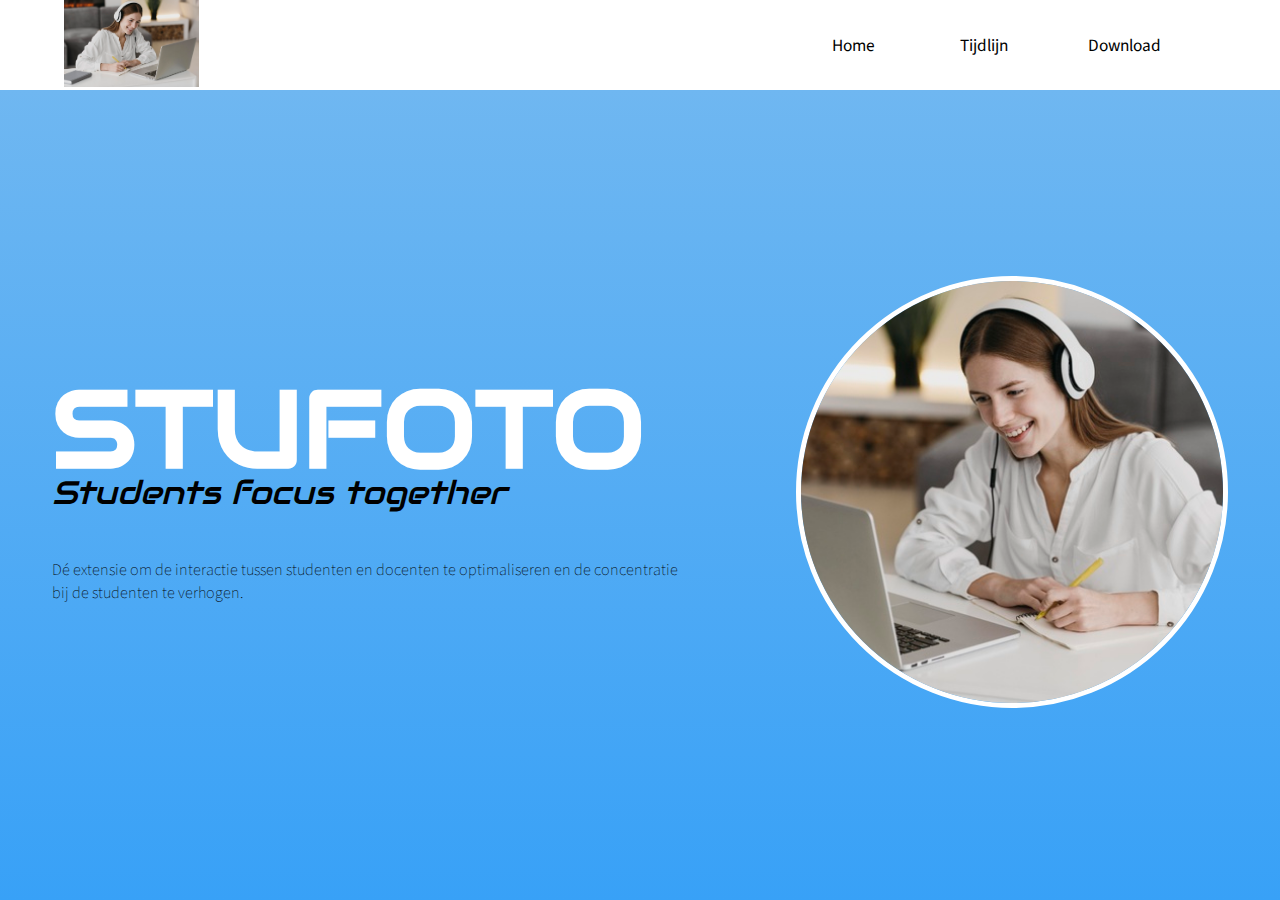
==== index.html @ 06bca30a "update" ====
<!DOCTYPE html>
<html>

<head>
	<meta charset="UTF-8">
	<title>IBD3</title>
	<link rel="stylesheet" href="css/style.css">
</head>

<body>
	<header>
		<div>
			<a href="./index.html"><img class="header-img" src="./images/online-learning.jpg" alt=""></a>
		</div>
		<div>
			<nav>
				<a href="./index.html" class="nav-item"> Home</a>
				<a href="./tijdlijn.html" class="nav-item"> Tijdlijn</a>
				<a href="./tijdlijn.html" class="nav-item"> Download</a>
			</nav>
		</div>
	</header>
	<main>
		<div class="intro">
			<div class="introcontent">
				<div class="introname">STUFOTO</div>
				<div class="introtext__explanation">Students focus together</div>

				<div class="introtext">Dé extensie om de interactie tussen studenten en docenten te optimaliseren en de
					concentratie bij de studenten te verhogen.
				</div>
			</div>
			<div class="intropicture">
				<img id="profilepicture" src="./images/online-learning.jpg" alt="">
			</div>
		</div>
	</main>
	<script src="js/index.js"></script>
</body>

</html>
---- css/style.css ----
@import url(https://fonts.googleapis.com/css?family=Source+Sans+Pro);
@import url('https://fonts.googleapis.com/css2?family=Audiowide&display=swap');
@import './post-it.css';

*, *::after, *::before {
  box-sizing: border-box;
}

html {
  font-size: 0.675rem;
  padding: 0;
  margin: 0;
  scroll-behavior: smooth;
}

body {
  font-size: 1.6rem;
  font-family: "Source Sans Pro", sans-serif;
  color: #383838;
  background-color: #ffffff;
  padding: 0;
  margin: 0;
}

header{
  height: 10vh;
  display: flex;
  flex-direction: row;
  align-items: center;
  justify-content: space-between;
  box-sizing: border-box;
  padding: 0 5%;
}


.header-img{
  height: 10vh;
}

nav{
  display: flex;
  flex-direction: row;
  align-items: center;
}

nav a{
  width: 10vw;
  color: black;
}

nav a:hover{
  text-decoration: underline;
  width: 10vw;
  color: black;
}


a {
  color: #7b9d6f;
  text-decoration: none;
}

p {
  word-wrap: break-word;
  overflow-wrap: break-word;

  -webkit-hyphens: auto;
  -moz-hyphens: auto;
  hyphens: auto;

}


.intro{
	position: relative;
	color: black;
	display: flex;
	width: 100%;
	height: 90vh; 
  background: linear-gradient(0deg, rgb(56, 161, 247) 0%, rgb(111, 183, 241) 100%);
  display: flex;
	justify-content: space-around;
	align-items: center;
	flex-wrap: wrap;
}
/*rgb(111, 183, 241)*/

.introname{
  font-family: 'Audiowide', cursive;
	font-size: 10rem;
	font-weight: bold;
	line-height: 8rem;
	color: white;
  animation: nameIn 1s ease-in-out;
}

.introcontent {
  max-width: 50%;
}

.introtext__explanation{
  margin-bottom: 5vh;
  font-size: 3rem;
  font-family: 'Audiowide', cursive;
  font-style: italic;
}

.introtext{
	font-size: 1.5rem;
	font-weight: 100;
	animation: textIn 2s ease-in-out;
}



#profilepicture{
	object-fit: cover;
	width: 40rem;
	height: 40rem;
	border-radius: 50%;
	border: 0.5rem white solid;
  animation: appear 3s ease-in-out;
  -webkit-transform: scaleX(-1);
  transform: scaleX(-1);
}

#timeline__title{
  width: 100%;
  box-sizing: border-box;
  padding: 0 10%;
  margin-top: 30vh;
  margin-bottom: 5vh;

  font-size: 3rem;
  font-weight: bold;
  text-align: center;
}

.events{
  position: absolute;
  bottom: 35vh;
  width: 100%;
  box-sizing: border-box;
  padding: 0 10%;
}

.events.fixed{
  bottom: 0;
  height: 100px;
  position: fixed;
  width: 100%;
  box-sizing: border-box;
  padding: 0 10%;
  z-index: 100;
  background-color: rgb(233, 245, 255);
}

#filling-line{
  position: absolute;
  bottom: 25px;
  width: 0%;
  height: 5px;
  background-color: rgb(111, 183, 241);
  z-index: -1;
}

.events-list{
  display: flex;
  flex-direction: row;
  flex-wrap: nowrap;
  width: 100%;
  justify-content: space-between;
  padding: 0;
}

.events-list li{
  list-style: none;
  width: 15%;
}

li a{
  display: flex;
  flex-direction: column;
  align-items: center;
  justify-content: space-between;
  text-decoration: none;
  height: 100%;
  color: black;
  text-align: center;
}

.events-list li a::after{
  content: '○';
  font-size: 50px;
}

.content-container{
  display: none;
  box-sizing: border-box;
  padding: 2.5vh 0;
}

.events-content div div.selected{
  display: block;
}

.events-list li a.active::after{
  content: '●';
  font-size: 50px;
  color: rgb(111, 183, 241);
}

.events-list li a.currentnav{
  font-weight: bold;
}

#details{
  width: 75%;
  margin: 0 auto;
  box-sizing: border-box;
}

#detail div{
  width: 100%;
}

#content-1 table{
  box-sizing: border-box;
  width: 80%;
  margin: 5% auto;
  border-collapse: collapse;
}

th{
  box-sizing: border-box;
  padding: 20px 10px;
  border: black 1px solid;
}

th.positive{
  background-color: green;
  color: white;
}

th.negative{
  background-color: red;
  color: white;
}


td {
  box-sizing: border-box;
  padding: 10px ;
  border: black 1px solid;

}
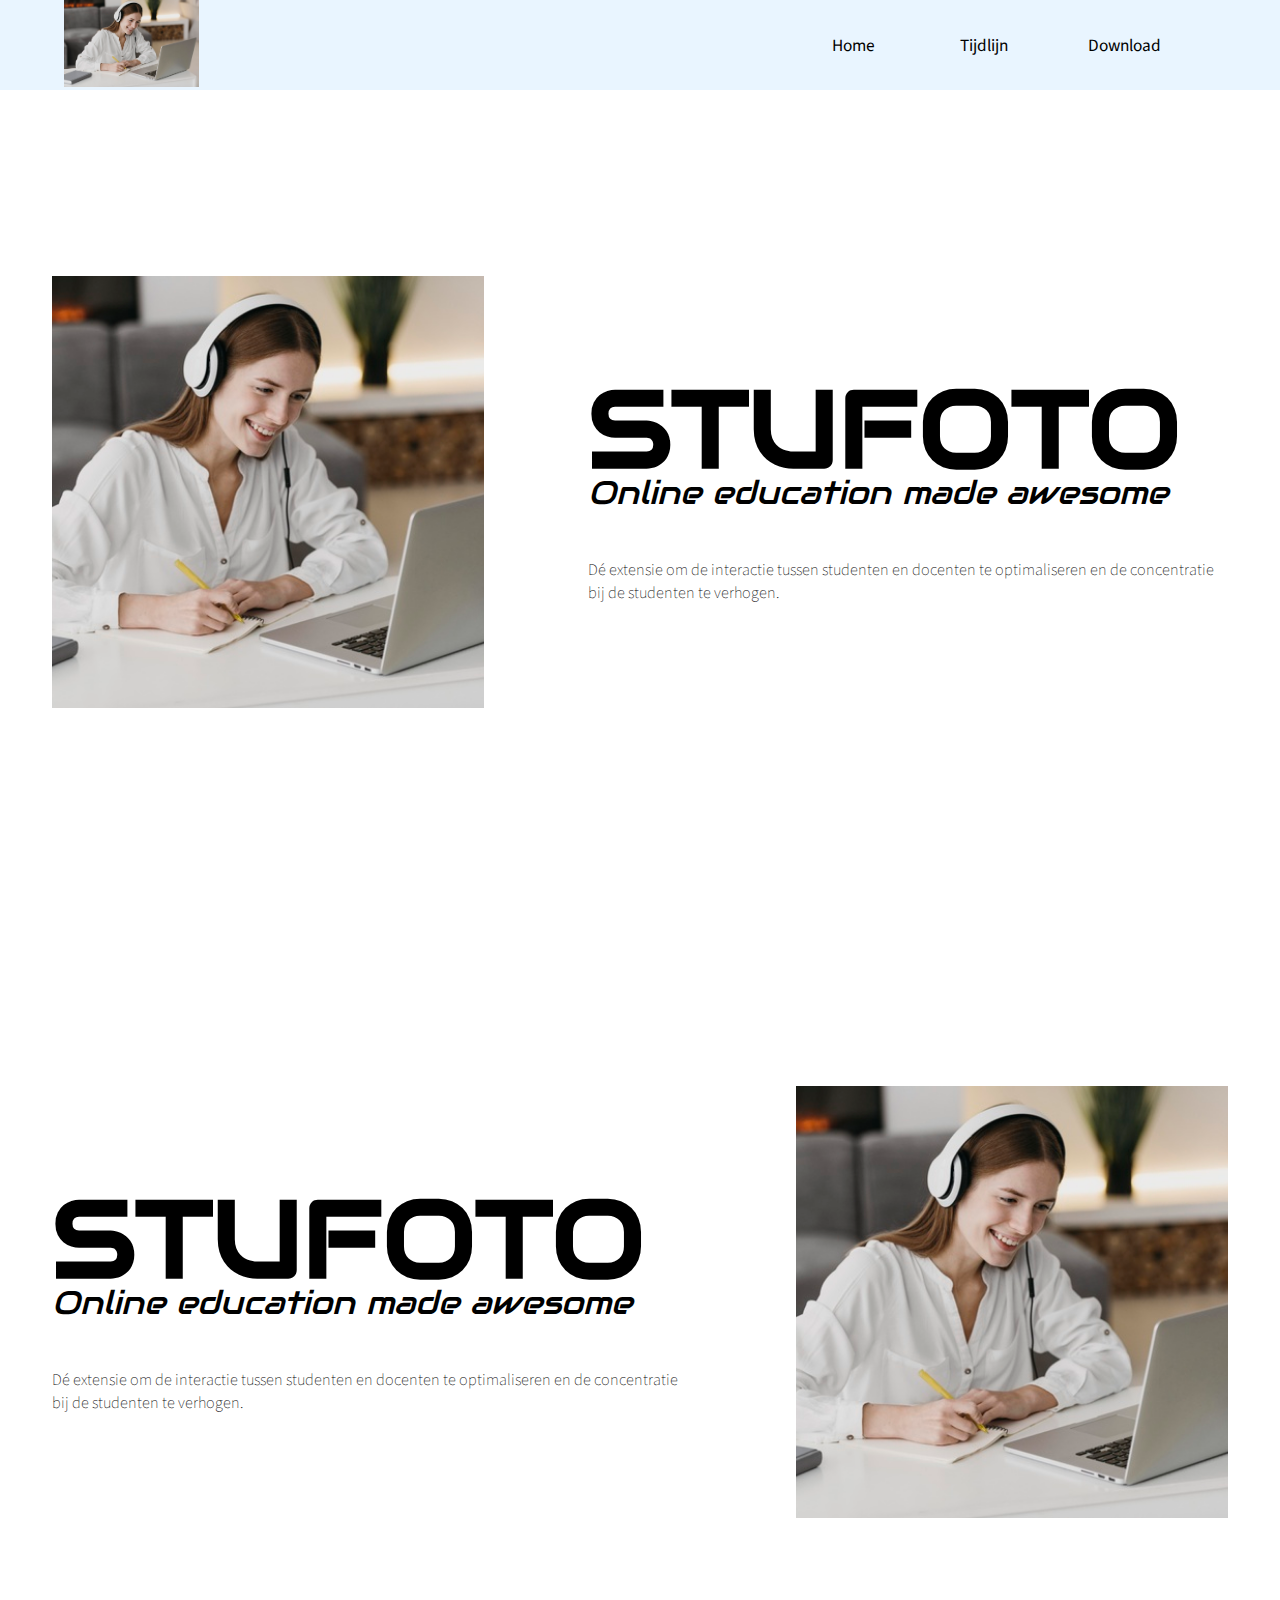
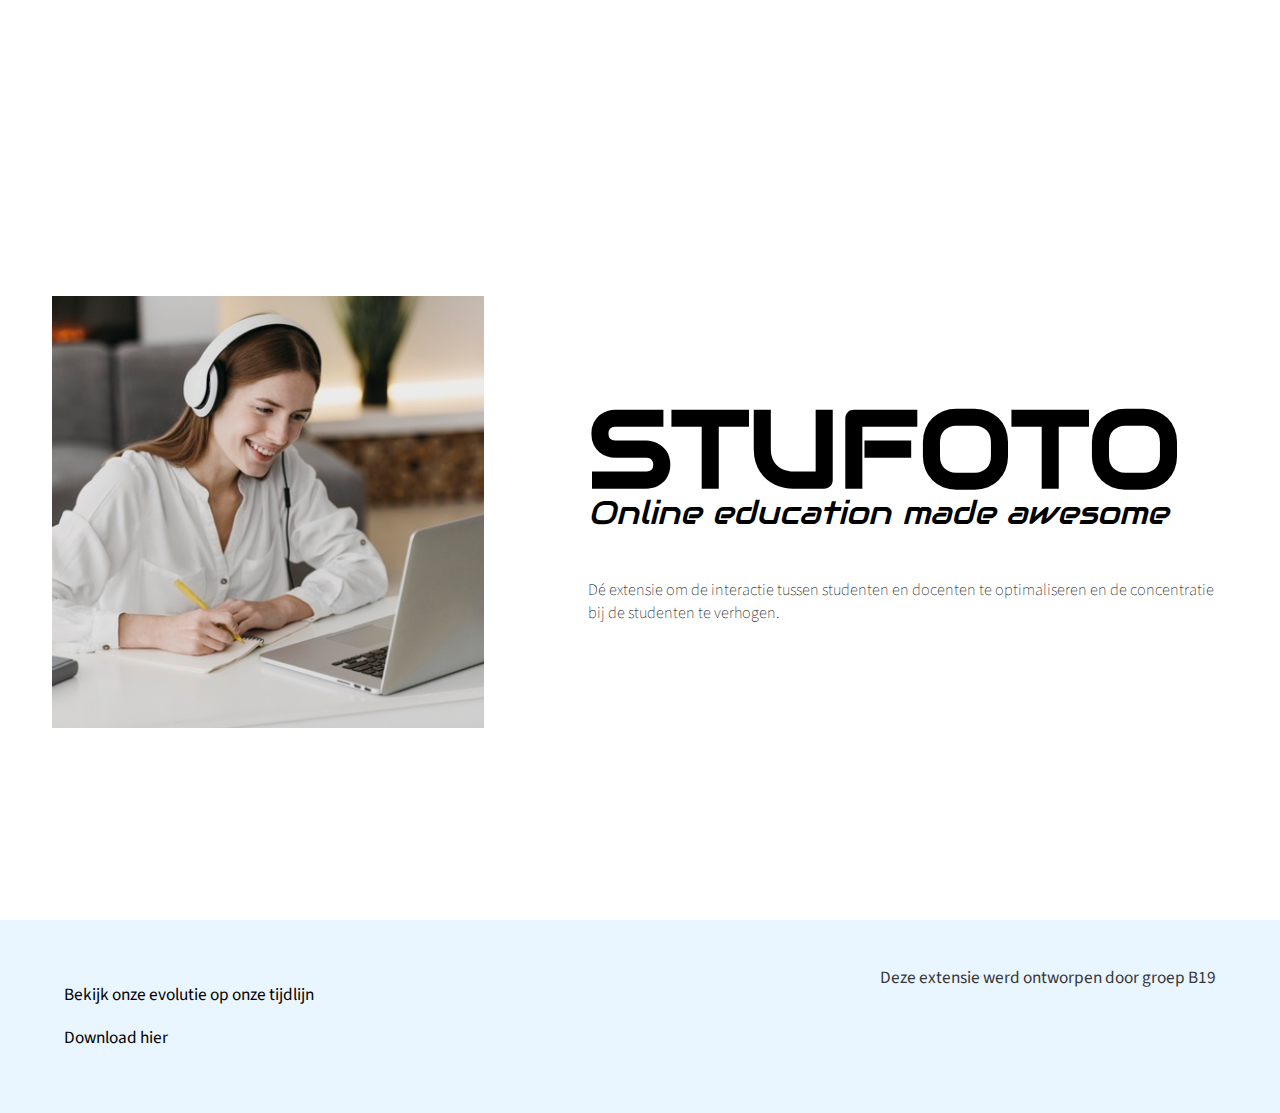
==== commit 4d688924: "update" ====
--- a/index.html
+++ b/index.html
@@ -21,12 +21,28 @@
 		</div>
 	</header>
 	<main>
-		<div class="intro">
+		<div class="mainpage__container">
+			<div class="intropicture">
+				<img id="profilepicture" src="./images/online-learning.jpg" alt="">
+			</div>
 			<div class="introcontent">
 				<div class="introname">STUFOTO</div>
-				<div class="introtext__explanation">Students focus together</div>
+				<div class="introtext__explanation">Online education made awesome</div>
 
-				<div class="introtext">Dé extensie om de interactie tussen studenten en docenten te optimaliseren en de
+				<div class="introtext">
+					Dé extensie om de interactie tussen studenten en docenten te optimaliseren en de
+					concentratie bij de studenten te verhogen.
+				</div>
+			</div>
+			
+		</div>
+		<div class="mainpage__container">
+			<div class="introcontent">
+				<div class="introname">STUFOTO</div>
+				<div class="introtext__explanation">Online education made awesome</div>
+
+				<div class="introtext">
+					Dé extensie om de interactie tussen studenten en docenten te optimaliseren en de
 					concentratie bij de studenten te verhogen.
 				</div>
 			</div>
@@ -34,7 +50,32 @@
 				<img id="profilepicture" src="./images/online-learning.jpg" alt="">
 			</div>
 		</div>
+		<div class="mainpage__container">
+			<div class="intropicture">
+				<img id="profilepicture" src="./images/online-learning.jpg" alt="">
+			</div>
+			<div class="introcontent">
+				<div class="introname">STUFOTO</div>
+				<div class="introtext__explanation">Online education made awesome</div>
+
+				<div class="introtext">
+					Dé extensie om de interactie tussen studenten en docenten te optimaliseren en de
+					concentratie bij de studenten te verhogen.
+				</div>
+			</div>
+		</div>
 	</main>
+	<footer>
+		<div class="footer-section">
+			<ul>
+				<li><a href="./tijdlijn.html">Bekijk onze evolutie op onze tijdlijn</a></li>
+				<li><a href="./download.html">Download hier</a></li>
+			</ul>
+		</div>
+		<div class="footer-section">
+			Deze extensie werd ontworpen door groep B19
+		</div>
+	</footer>
 	<script src="js/index.js"></script>
 </body>
 
--- a/css/style.css
+++ b/css/style.css
@@ -30,6 +30,7 @@
   justify-content: space-between;
   box-sizing: border-box;
   padding: 0 5%;
+  background-color: rgb(233, 245, 255);
 }
 
 
@@ -71,13 +72,12 @@
 }
 
 
-.intro{
+.mainpage__container{
 	position: relative;
 	color: black;
 	display: flex;
 	width: 100%;
-	height: 90vh; 
-  background: linear-gradient(0deg, rgb(56, 161, 247) 0%, rgb(111, 183, 241) 100%);
+	min-height: 90vh; 
   display: flex;
 	justify-content: space-around;
 	align-items: center;
@@ -90,8 +90,6 @@
 	font-size: 10rem;
 	font-weight: bold;
 	line-height: 8rem;
-	color: white;
-  animation: nameIn 1s ease-in-out;
 }
 
 .introcontent {
@@ -108,28 +106,21 @@
 .introtext{
 	font-size: 1.5rem;
 	font-weight: 100;
-	animation: textIn 2s ease-in-out;
-}
-
-
+}
 
 #profilepicture{
 	object-fit: cover;
 	width: 40rem;
 	height: 40rem;
-	border-radius: 50%;
-	border: 0.5rem white solid;
-  animation: appear 3s ease-in-out;
-  -webkit-transform: scaleX(-1);
-  transform: scaleX(-1);
 }
 
 #timeline__title{
   width: 100%;
+  height: 10vh;
   box-sizing: border-box;
   padding: 0 10%;
   margin-top: 30vh;
-  margin-bottom: 5vh;
+  margin-bottom: 30vh;
 
   font-size: 3rem;
   font-weight: bold;
@@ -197,7 +188,25 @@
 .content-container{
   display: none;
   box-sizing: border-box;
-  padding: 2.5vh 0;
+  padding: 10vh 0;
+  min-height: 70vh;
+  margin-bottom: 100px;
+}
+
+.content-row{
+  display: flex;
+  flex-direction: row;
+  flex-wrap: nowrap;
+  justify-content: space-between;
+  align-items: center;
+}
+
+.prototype__row{
+  margin: 10vh 0;
+}
+
+.row-item{
+  margin-right: 5vw;
 }
 
 .events-content div div.selected{
@@ -252,5 +261,36 @@
   box-sizing: border-box;
   padding: 10px ;
   border: black 1px solid;
-
+}
+
+.prototype__image{
+  max-width: 30vw;
+}
+
+footer {
+  background-color: rgb(233, 245, 255);
+  display: flex;
+  flex-direction: row;
+  flex-wrap: nowrap;
+  justify-content: space-between;
+  box-sizing: border-box;
+  padding: 5vh 5vw;
+  bottom: 0;
+  width: 100%;
+  min-height: 20vh;
+}
+
+.footer-section ul{
+  padding: 0;
+}
+
+.footer-section ul li{
+  list-style: none;
+  margin-bottom: 2vh;
+}
+
+.footer-section ul li a{
+  color: black;
+  text-align: left;
+  display: block;
 }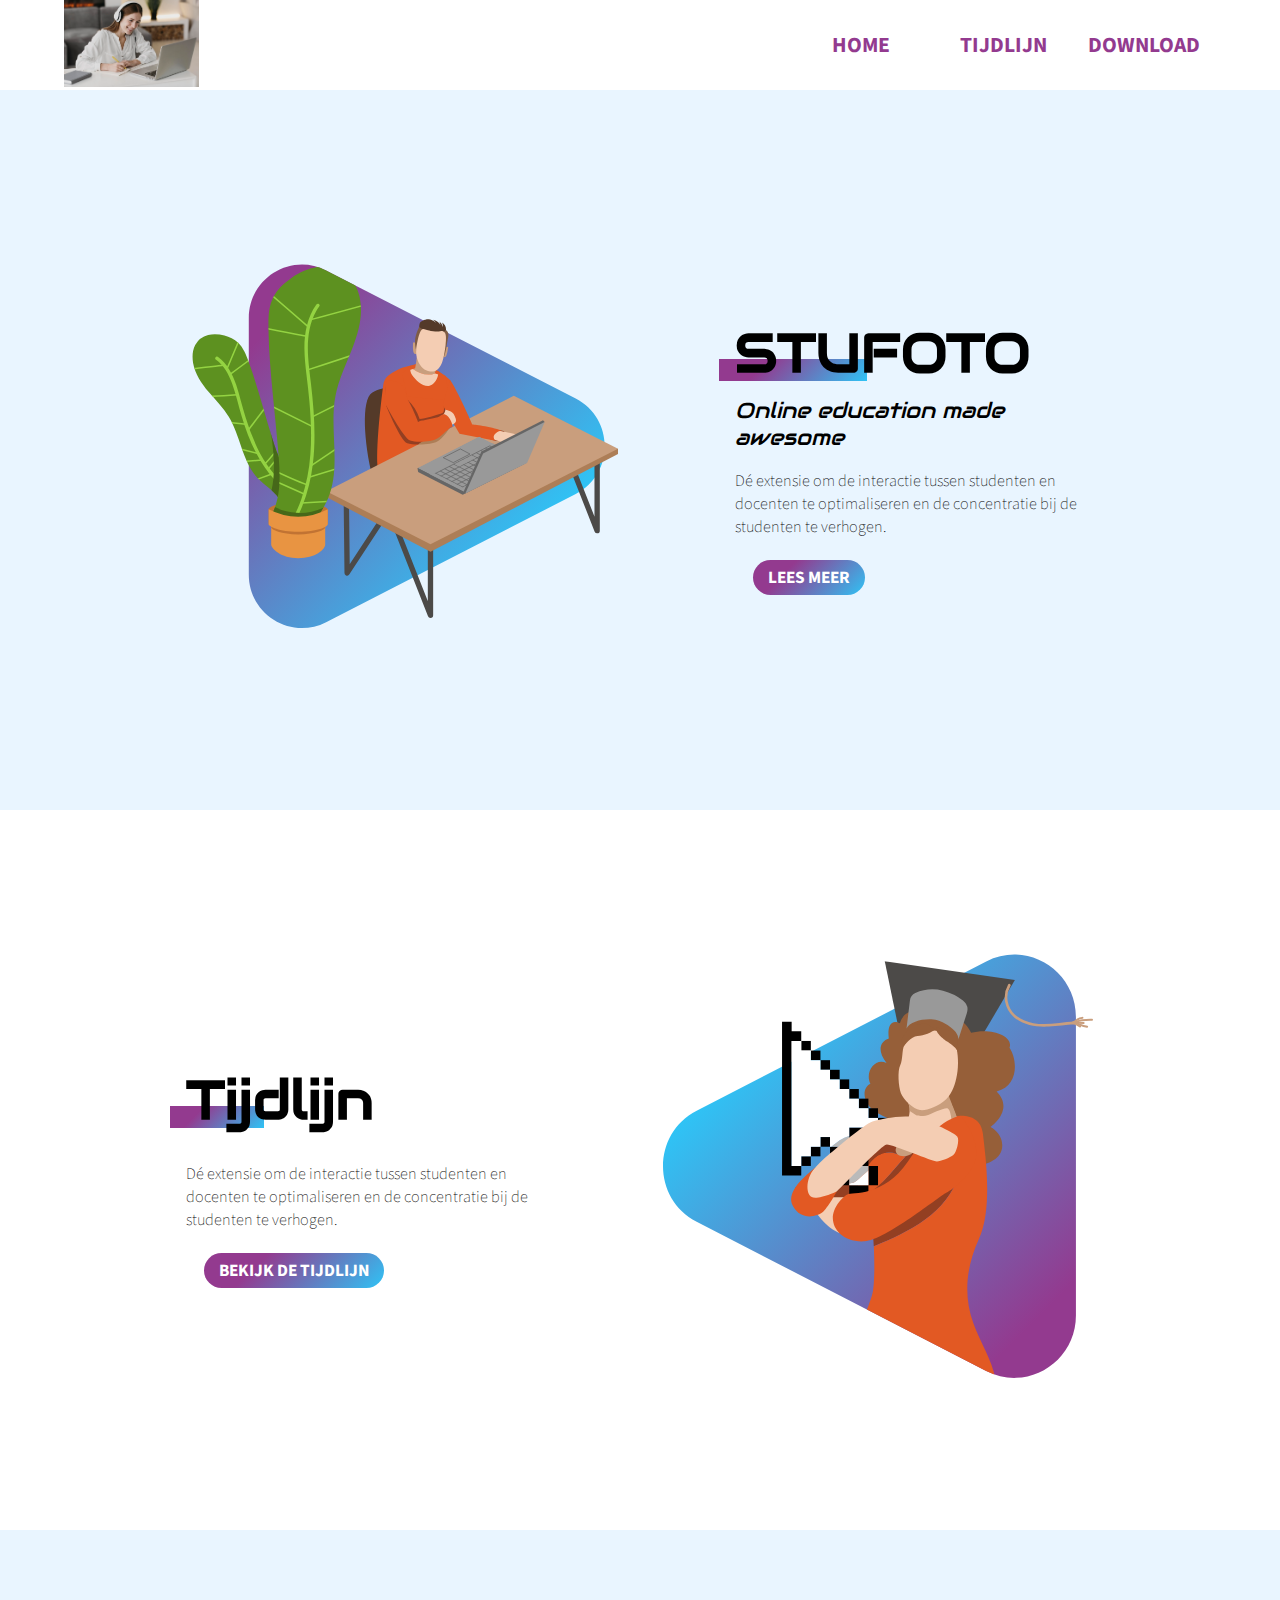
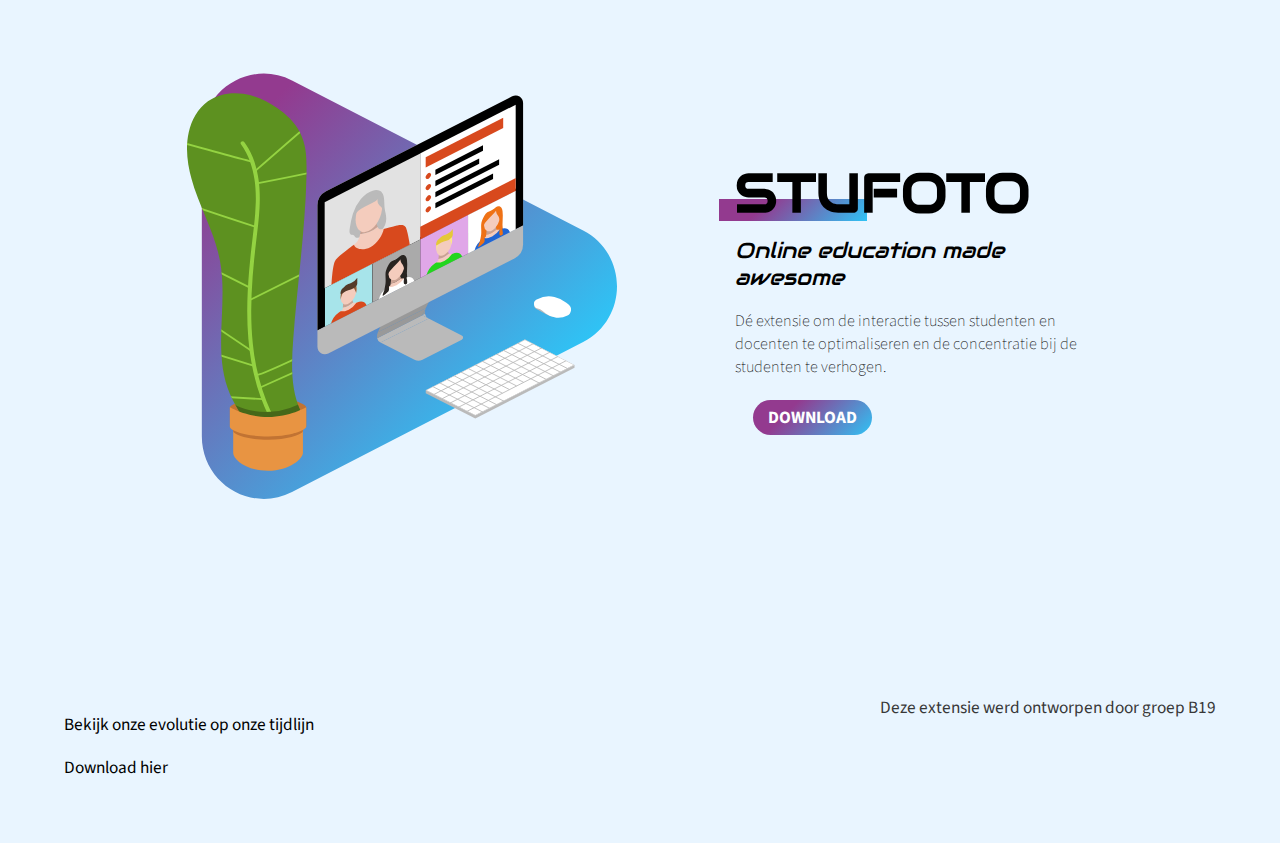
==== commit ecad1184: "update" ====
--- a/index.html
+++ b/index.html
@@ -16,14 +16,14 @@
 			<nav>
 				<a href="./index.html" class="nav-item"> Home</a>
 				<a href="./tijdlijn.html" class="nav-item"> Tijdlijn</a>
-				<a href="./tijdlijn.html" class="nav-item"> Download</a>
+				<a href="./download.html" class="nav-item"> Download</a>
 			</nav>
 		</div>
 	</header>
 	<main>
-		<div class="mainpage__container">
+		<div class="mainpage__container container-0">
 			<div class="intropicture">
-				<img id="profilepicture" src="./images/online-learning.jpg" alt="">
+				<img id="profilepicture" src="./images/IBD-III-Illustraties_Tekengebied 1.svg" alt="">
 			</div>
 			<div class="introcontent">
 				<div class="introname">STUFOTO</div>
@@ -33,26 +33,27 @@
 					Dé extensie om de interactie tussen studenten en docenten te optimaliseren en de
 					concentratie bij de studenten te verhogen.
 				</div>
+				<a href="#readmore" class="coloredbutton">lees meer</a>
 			</div>
 			
 		</div>
-		<div class="mainpage__container">
+		<div class="mainpage__container container-1" id="readmore">
 			<div class="introcontent">
-				<div class="introname">STUFOTO</div>
-				<div class="introtext__explanation">Online education made awesome</div>
-
+				<div class="introname">Tijdlijn</div>
 				<div class="introtext">
 					Dé extensie om de interactie tussen studenten en docenten te optimaliseren en de
 					concentratie bij de studenten te verhogen.
 				</div>
+				<a href="./tijdlijn.html" class="coloredbutton">Bekijk de tijdlijn</a>
+
 			</div>
 			<div class="intropicture">
-				<img id="profilepicture" src="./images/online-learning.jpg" alt="">
+				<img id="profilepicture" src="./images/IBD-III-Illustraties_Tekengebied 1 kopie.svg" alt="">
 			</div>
 		</div>
-		<div class="mainpage__container">
+		<div class="mainpage__container container-0">
 			<div class="intropicture">
-				<img id="profilepicture" src="./images/online-learning.jpg" alt="">
+				<img id="profilepicture" src="./images/IBD-III-Illustraties_Tekengebied 1 kopie 2.svg" alt="">
 			</div>
 			<div class="introcontent">
 				<div class="introname">STUFOTO</div>
@@ -62,6 +63,8 @@
 					Dé extensie om de interactie tussen studenten en docenten te optimaliseren en de
 					concentratie bij de studenten te verhogen.
 				</div>
+				<a href="./download.html" class="coloredbutton">Download</a>
+
 			</div>
 		</div>
 	</main>
--- a/css/style.css
+++ b/css/style.css
@@ -30,7 +30,27 @@
   justify-content: space-between;
   box-sizing: border-box;
   padding: 0 5%;
-  background-color: rgb(233, 245, 255);
+  /*background-color: rgb(233, 245, 255);*/
+  background-color: white;
+}
+
+h2{
+	font-size: 4rem;
+	font-weight: bold;
+  position: relative;
+  width: fit-content;
+  z-index: 2;
+}
+
+h2::before{
+  position: absolute;
+  left: -1rem;
+  bottom: 0.5rem;
+  height: 1.5rem;
+  width: 50%;
+  background: linear-gradient(135deg,#933A8F 30%, #2FC3F5 100%);
+  content: '';
+  z-index: -1;
 }
 
 
@@ -44,17 +64,18 @@
   align-items: center;
 }
 
-nav a{
+.nav-item{
+  text-transform: uppercase;
   width: 10vw;
-  color: black;
-}
-
-nav a:hover{
-  text-decoration: underline;
+  font-weight: bold;
+  font-size: 2rem;
+  color: #933A8F;
+}
+
+.nav-item:hover{
   width: 10vw;
-  color: black;
-}
-
+  color:#2FC3F5;
+}
 
 a {
   color: #7b9d6f;
@@ -64,22 +85,22 @@
 p {
   word-wrap: break-word;
   overflow-wrap: break-word;
-
   -webkit-hyphens: auto;
   -moz-hyphens: auto;
   hyphens: auto;
 
 }
-
 
 .mainpage__container{
 	position: relative;
 	color: black;
 	display: flex;
 	width: 100%;
-	min-height: 90vh; 
-  display: flex;
-	justify-content: space-around;
+	min-height: 80vh; 
+  display: flex;
+  justify-content: space-around;
+  box-sizing: border-box;
+  padding: 0 10vw;
 	align-items: center;
 	flex-wrap: wrap;
 }
@@ -87,31 +108,51 @@
 
 .introname{
   font-family: 'Audiowide', cursive;
-	font-size: 10rem;
+	font-size: 5rem;
 	font-weight: bold;
-	line-height: 8rem;
+  line-height: 8rem;
+  position: relative;
+  width: fit-content;
+  z-index: 2;
+}
+
+.introname::before{
+  position: absolute;
+  left: -1.5rem;
+  bottom: 1.5rem;
+  height: 2rem;
+  width: 50%;
+  background: linear-gradient(135deg,#933A8F 30%, #2FC3F5 100%);
+  content: '';
+  z-index: -1;
 }
 
 .introcontent {
-  max-width: 50%;
+  max-width: 35%;
 }
 
 .introtext__explanation{
-  margin-bottom: 5vh;
-  font-size: 3rem;
+  font-size: 2rem;
   font-family: 'Audiowide', cursive;
   font-style: italic;
 }
 
 .introtext{
 	font-size: 1.5rem;
-	font-weight: 100;
+  font-weight: 100;
+  margin: 2vh 0 3vh 0;
+
 }
 
 #profilepicture{
+	width: 40rem;
+	max-height: 40rem;
+}
+
+#downloadpicture{
 	object-fit: cover;
 	width: 40rem;
-	height: 40rem;
+	height: 30rem;
 }
 
 #timeline__title{
@@ -119,7 +160,8 @@
   height: 10vh;
   box-sizing: border-box;
   padding: 0 10%;
-  margin-top: 30vh;
+  padding-top:  30vh;
+
   margin-bottom: 30vh;
 
   font-size: 3rem;
@@ -143,7 +185,7 @@
   box-sizing: border-box;
   padding: 0 10%;
   z-index: 100;
-  background-color: rgb(233, 245, 255);
+  background-color: white;
 }
 
 #filling-line{
@@ -151,7 +193,7 @@
   bottom: 25px;
   width: 0%;
   height: 5px;
-  background-color: rgb(111, 183, 241);
+  background-color: #933A8F;
   z-index: -1;
 }
 
@@ -193,6 +235,10 @@
   margin-bottom: 100px;
 }
 
+.container-0{
+  background-color: rgb(233, 245, 255);
+}
+
 .content-row{
   display: flex;
   flex-direction: row;
@@ -216,7 +262,7 @@
 .events-list li a.active::after{
   content: '●';
   font-size: 50px;
-  color: rgb(111, 183, 241);
+  color: #2FC3F5;
 }
 
 .events-list li a.currentnav{
@@ -293,4 +339,27 @@
   color: black;
   text-align: left;
   display: block;
+}
+
+.coloredbutton{
+  text-transform: uppercase;
+  color: white;
+  font-weight: bold;
+  border-radius: 30px;
+  height: 30px;
+  box-sizing: border-box;
+  padding: 5px 15px;
+  background: linear-gradient(135deg,#933A8F 30%, #2FC3F5 100%);
+  margin: 0 2vh;
+}
+
+.coloredbutton:hover{
+  cursor: pointer;
+  background: linear-gradient(-45deg,#933A8F 30%, #2FC3F5 100%);
+}
+
+.timelinemain{
+  background-color: rgb(233, 245, 255);
+  min-height: 90vh;
+  box-sizing: border-box;
 }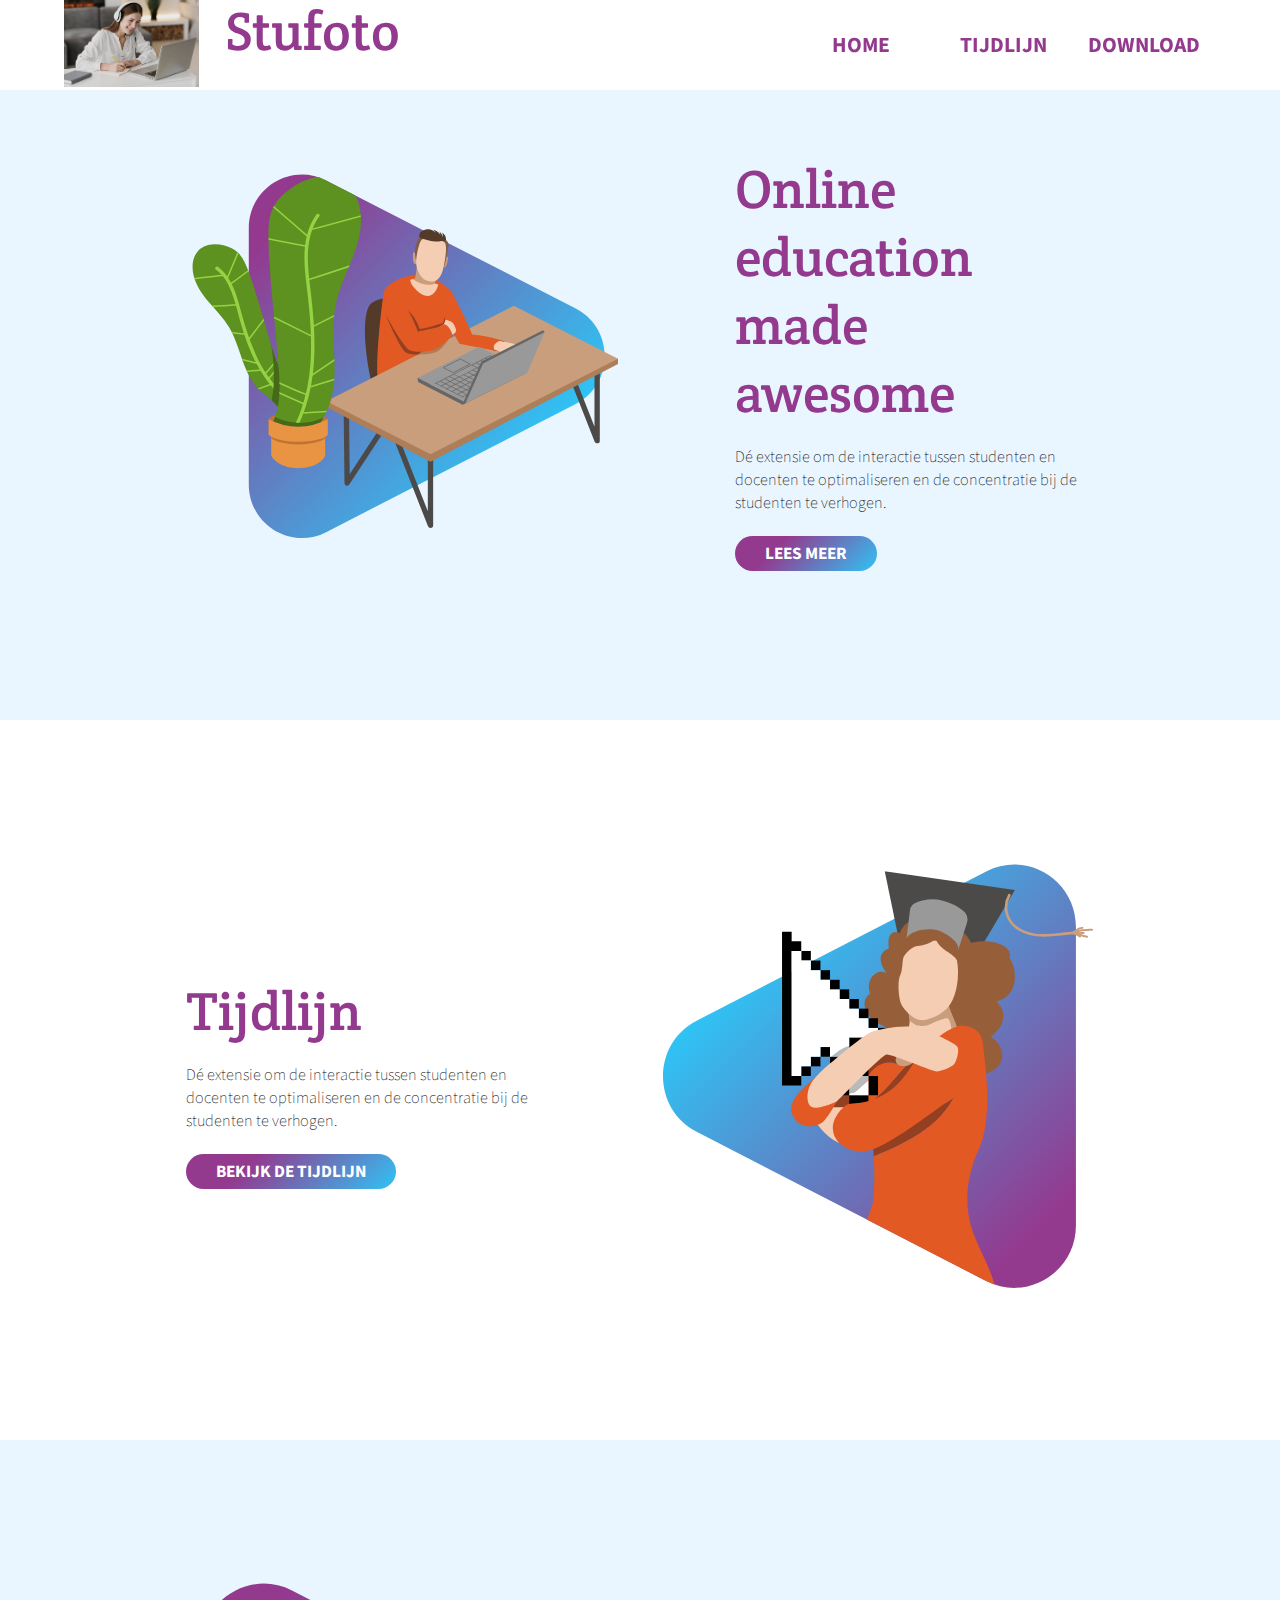
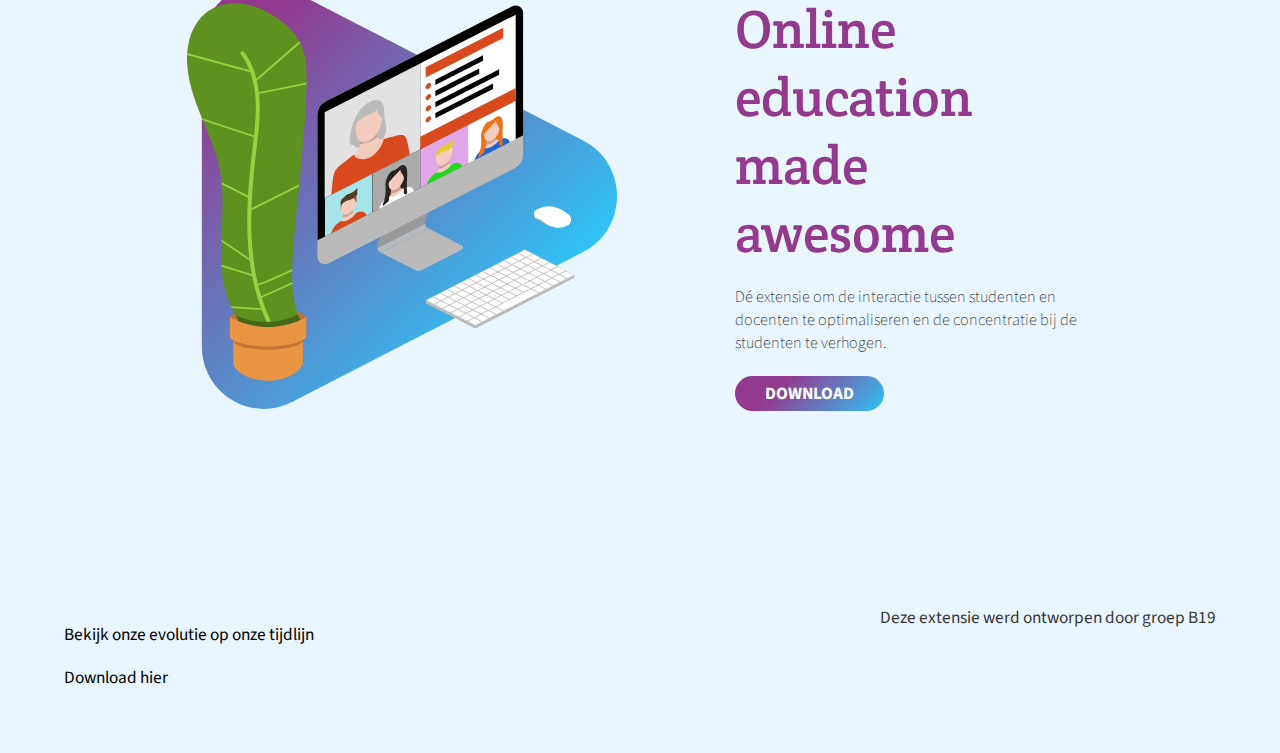
==== commit ca1f1287: "update" ====
--- a/index.html
+++ b/index.html
@@ -9,8 +9,9 @@
 
 <body>
 	<header>
-		<div>
+		<div class="branding">
 			<a href="./index.html"><img class="header-img" src="./images/online-learning.jpg" alt=""></a>
+			<div class="introname headername">Stufoto</div>
 		</div>
 		<div>
 			<nav>
@@ -26,8 +27,7 @@
 				<img id="profilepicture" src="./images/IBD-III-Illustraties_Tekengebied 1.svg" alt="">
 			</div>
 			<div class="introcontent">
-				<div class="introname">STUFOTO</div>
-				<div class="introtext__explanation">Online education made awesome</div>
+				<div class="introname">Online education made awesome</div>
 
 				<div class="introtext">
 					Dé extensie om de interactie tussen studenten en docenten te optimaliseren en de
@@ -56,9 +56,7 @@
 				<img id="profilepicture" src="./images/IBD-III-Illustraties_Tekengebied 1 kopie 2.svg" alt="">
 			</div>
 			<div class="introcontent">
-				<div class="introname">STUFOTO</div>
-				<div class="introtext__explanation">Online education made awesome</div>
-
+				<div class="introname">Online education made awesome</div>
 				<div class="introtext">
 					Dé extensie om de interactie tussen studenten en docenten te optimaliseren en de
 					concentratie bij de studenten te verhogen.
--- a/css/style.css
+++ b/css/style.css
@@ -1,5 +1,6 @@
 @import url(https://fonts.googleapis.com/css?family=Source+Sans+Pro);
 @import url('https://fonts.googleapis.com/css2?family=Audiowide&display=swap');
+@import url('https://fonts.googleapis.com/css2?family=Crete+Round&display=swap');
 @import './post-it.css';
 
 *, *::after, *::before {
@@ -23,6 +24,9 @@
 }
 
 header{
+  position: fixed;
+  top: 0;
+  width: 100%;
   height: 10vh;
   display: flex;
   flex-direction: row;
@@ -32,30 +36,30 @@
   padding: 0 5%;
   /*background-color: rgb(233, 245, 255);*/
   background-color: white;
+  z-index: 10;
 }
 
 h2{
-	font-size: 4rem;
-	font-weight: bold;
-  position: relative;
+  font-family: 'Crete Round', serif;
+	font-size: 5rem;
   width: fit-content;
   z-index: 2;
-}
-
-h2::before{
-  position: absolute;
-  left: -1rem;
-  bottom: 0.5rem;
-  height: 1.5rem;
-  width: 50%;
-  background: linear-gradient(135deg,#933A8F 30%, #2FC3F5 100%);
-  content: '';
-  z-index: -1;
+  color: #933A8F;
 }
 
 
 .header-img{
   height: 10vh;
+}
+
+.branding {
+  display: flex;
+  flex-direction: row;
+  flex-wrap: nowrap;  
+}
+
+.headername{
+  margin-left: 2vw;
 }
 
 nav{
@@ -107,24 +111,11 @@
 /*rgb(111, 183, 241)*/
 
 .introname{
-  font-family: 'Audiowide', cursive;
+  font-family: 'Crete Round', serif;
 	font-size: 5rem;
-	font-weight: bold;
-  line-height: 8rem;
-  position: relative;
   width: fit-content;
   z-index: 2;
-}
-
-.introname::before{
-  position: absolute;
-  left: -1.5rem;
-  bottom: 1.5rem;
-  height: 2rem;
-  width: 50%;
-  background: linear-gradient(135deg,#933A8F 30%, #2FC3F5 100%);
-  content: '';
-  z-index: -1;
+  color: #933A8F;
 }
 
 .introcontent {
@@ -178,7 +169,7 @@
 }
 
 .events.fixed{
-  bottom: 0;
+  top: 10vh;
   height: 100px;
   position: fixed;
   width: 100%;
@@ -231,8 +222,8 @@
   display: none;
   box-sizing: border-box;
   padding: 10vh 0;
+  padding-top: 25vh;
   min-height: 70vh;
-  margin-bottom: 100px;
 }
 
 .container-0{
@@ -348,9 +339,9 @@
   border-radius: 30px;
   height: 30px;
   box-sizing: border-box;
-  padding: 5px 15px;
+  padding: 5px 30px;
   background: linear-gradient(135deg,#933A8F 30%, #2FC3F5 100%);
-  margin: 0 2vh;
+  margin: 2vh 0;
 }
 
 .coloredbutton:hover{
@@ -360,6 +351,6 @@
 
 .timelinemain{
   background-color: rgb(233, 245, 255);
-  min-height: 90vh;
+  min-height: 100vh;
   box-sizing: border-box;
 }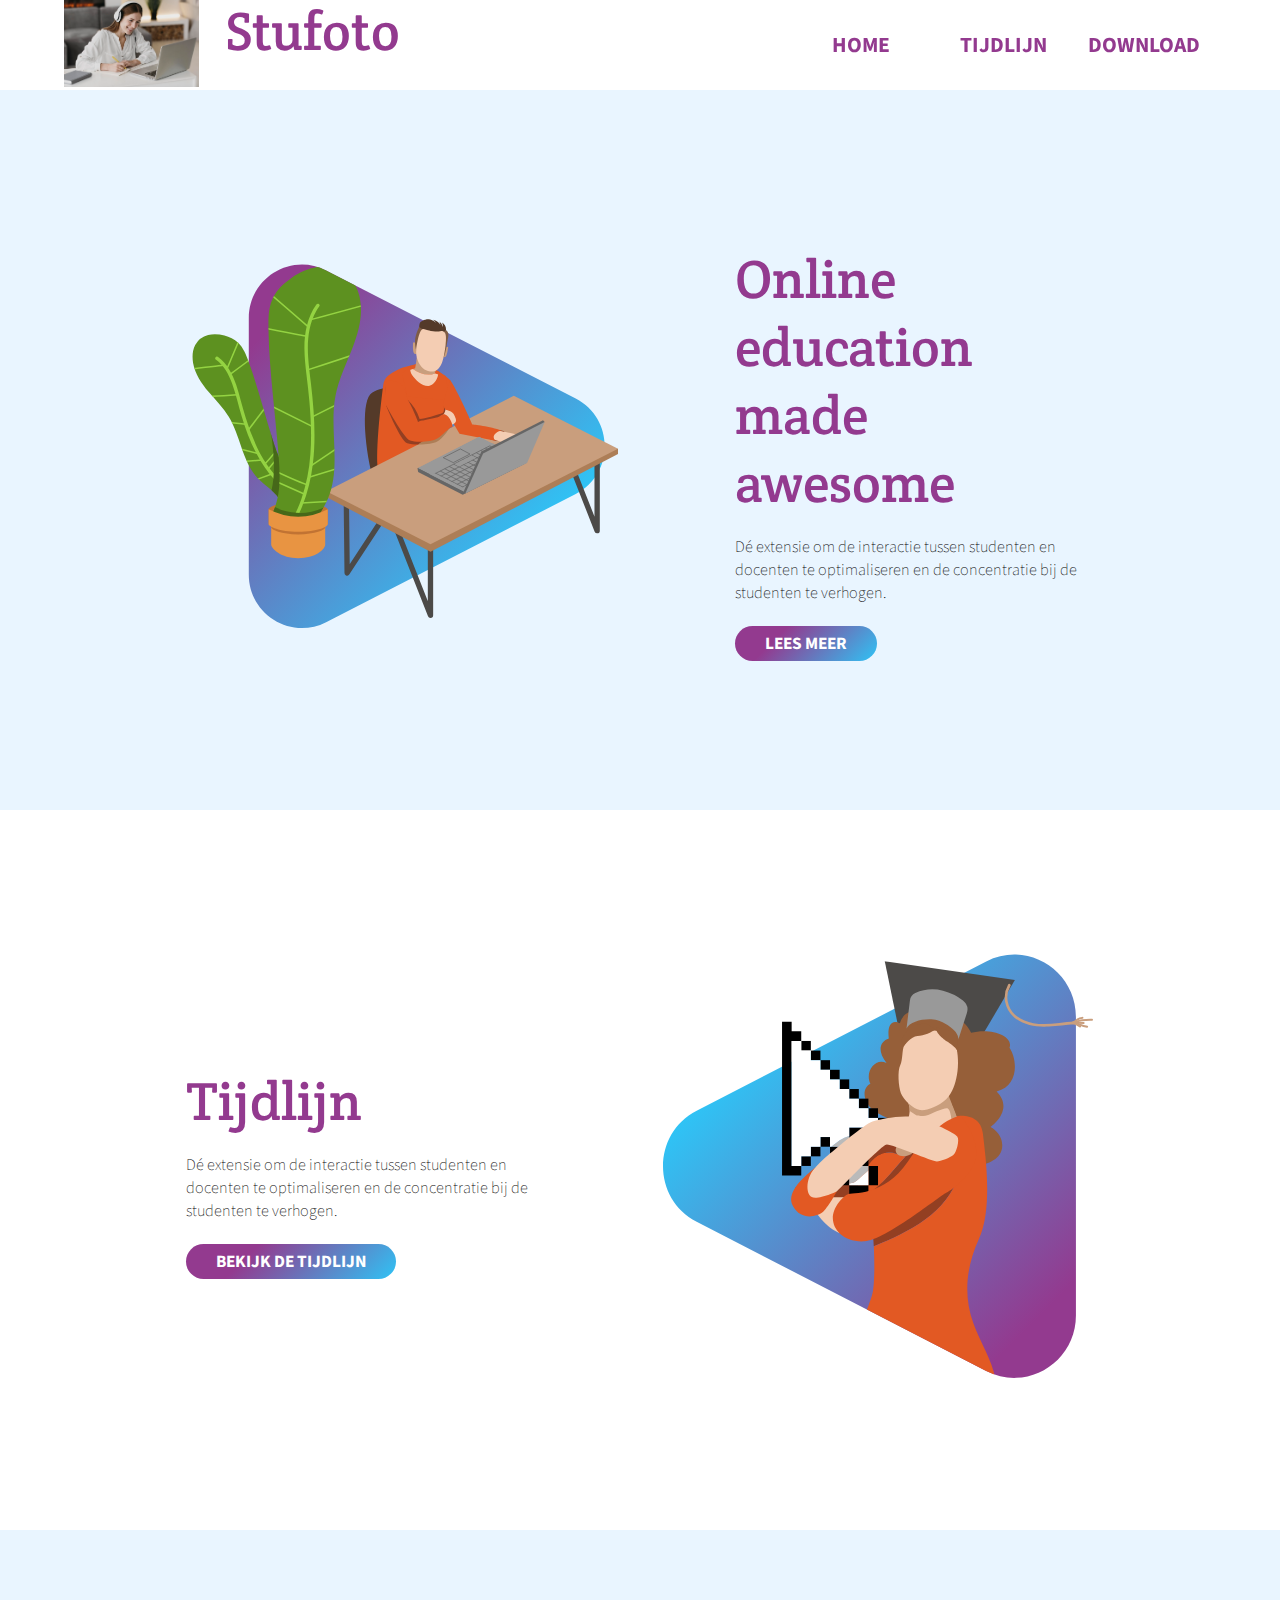
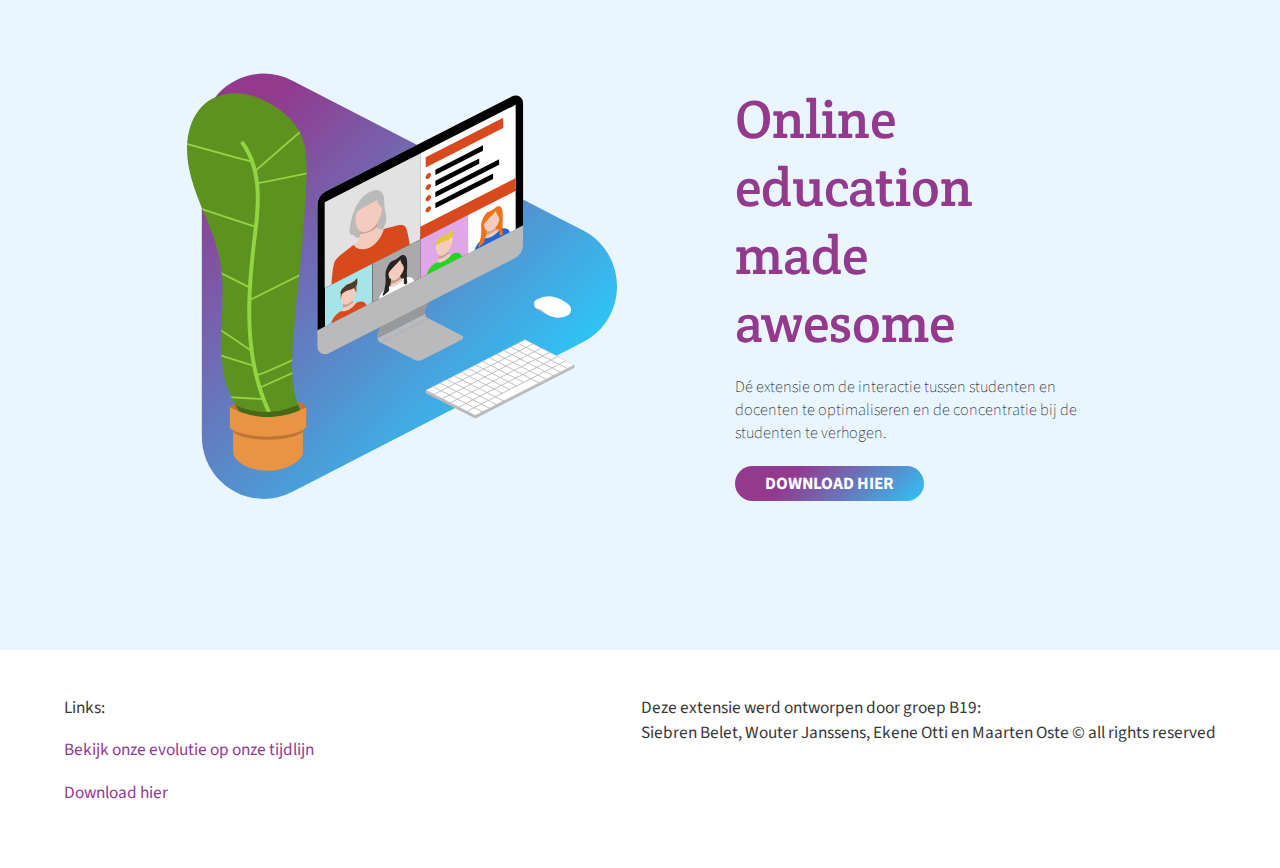
==== commit 41042c2c: "update" ====
--- a/index.html
+++ b/index.html
@@ -61,20 +61,23 @@
 					Dé extensie om de interactie tussen studenten en docenten te optimaliseren en de
 					concentratie bij de studenten te verhogen.
 				</div>
-				<a href="./download.html" class="coloredbutton">Download</a>
+				<a href="./download.html" class="coloredbutton">Download hier</a>
 
 			</div>
 		</div>
 	</main>
 	<footer>
 		<div class="footer-section">
+			Links:
 			<ul>
 				<li><a href="./tijdlijn.html">Bekijk onze evolutie op onze tijdlijn</a></li>
 				<li><a href="./download.html">Download hier</a></li>
 			</ul>
 		</div>
 		<div class="footer-section">
-			Deze extensie werd ontworpen door groep B19
+			Deze extensie werd ontworpen door groep B19: <br>
+			Siebren Belet, Wouter Janssens, Ekene Otti en Maarten Oste
+			© all rights reserved
 		</div>
 	</footer>
 	<script src="js/index.js"></script>
--- a/css/style.css
+++ b/css/style.css
@@ -21,6 +21,8 @@
   background-color: #ffffff;
   padding: 0;
   margin: 0;
+  box-sizing: border-box;
+  padding-top: 10vh;
 }
 
 header{
@@ -45,8 +47,8 @@
   width: fit-content;
   z-index: 2;
   color: #933A8F;
-}
-
+  margin: 0 0 2vh 0 ;
+}
 
 .header-img{
   height: 10vh;
@@ -305,7 +307,7 @@
 }
 
 footer {
-  background-color: rgb(233, 245, 255);
+  background-color:white;
   display: flex;
   flex-direction: row;
   flex-wrap: nowrap;
@@ -327,7 +329,7 @@
 }
 
 .footer-section ul li a{
-  color: black;
+  color: #933A8F;
   text-align: left;
   display: block;
 }
@@ -353,4 +355,19 @@
   background-color: rgb(233, 245, 255);
   min-height: 100vh;
   box-sizing: border-box;
+}
+
+.intextlink{
+  color: #933A8F;
+  cursor: pointer;
+
+}
+
+.intextlink:hover{
+  color: #2FC3F5;
+  cursor: pointer;
+}
+
+.ethieklowertext{
+  margin: 5vh 0 ;
 }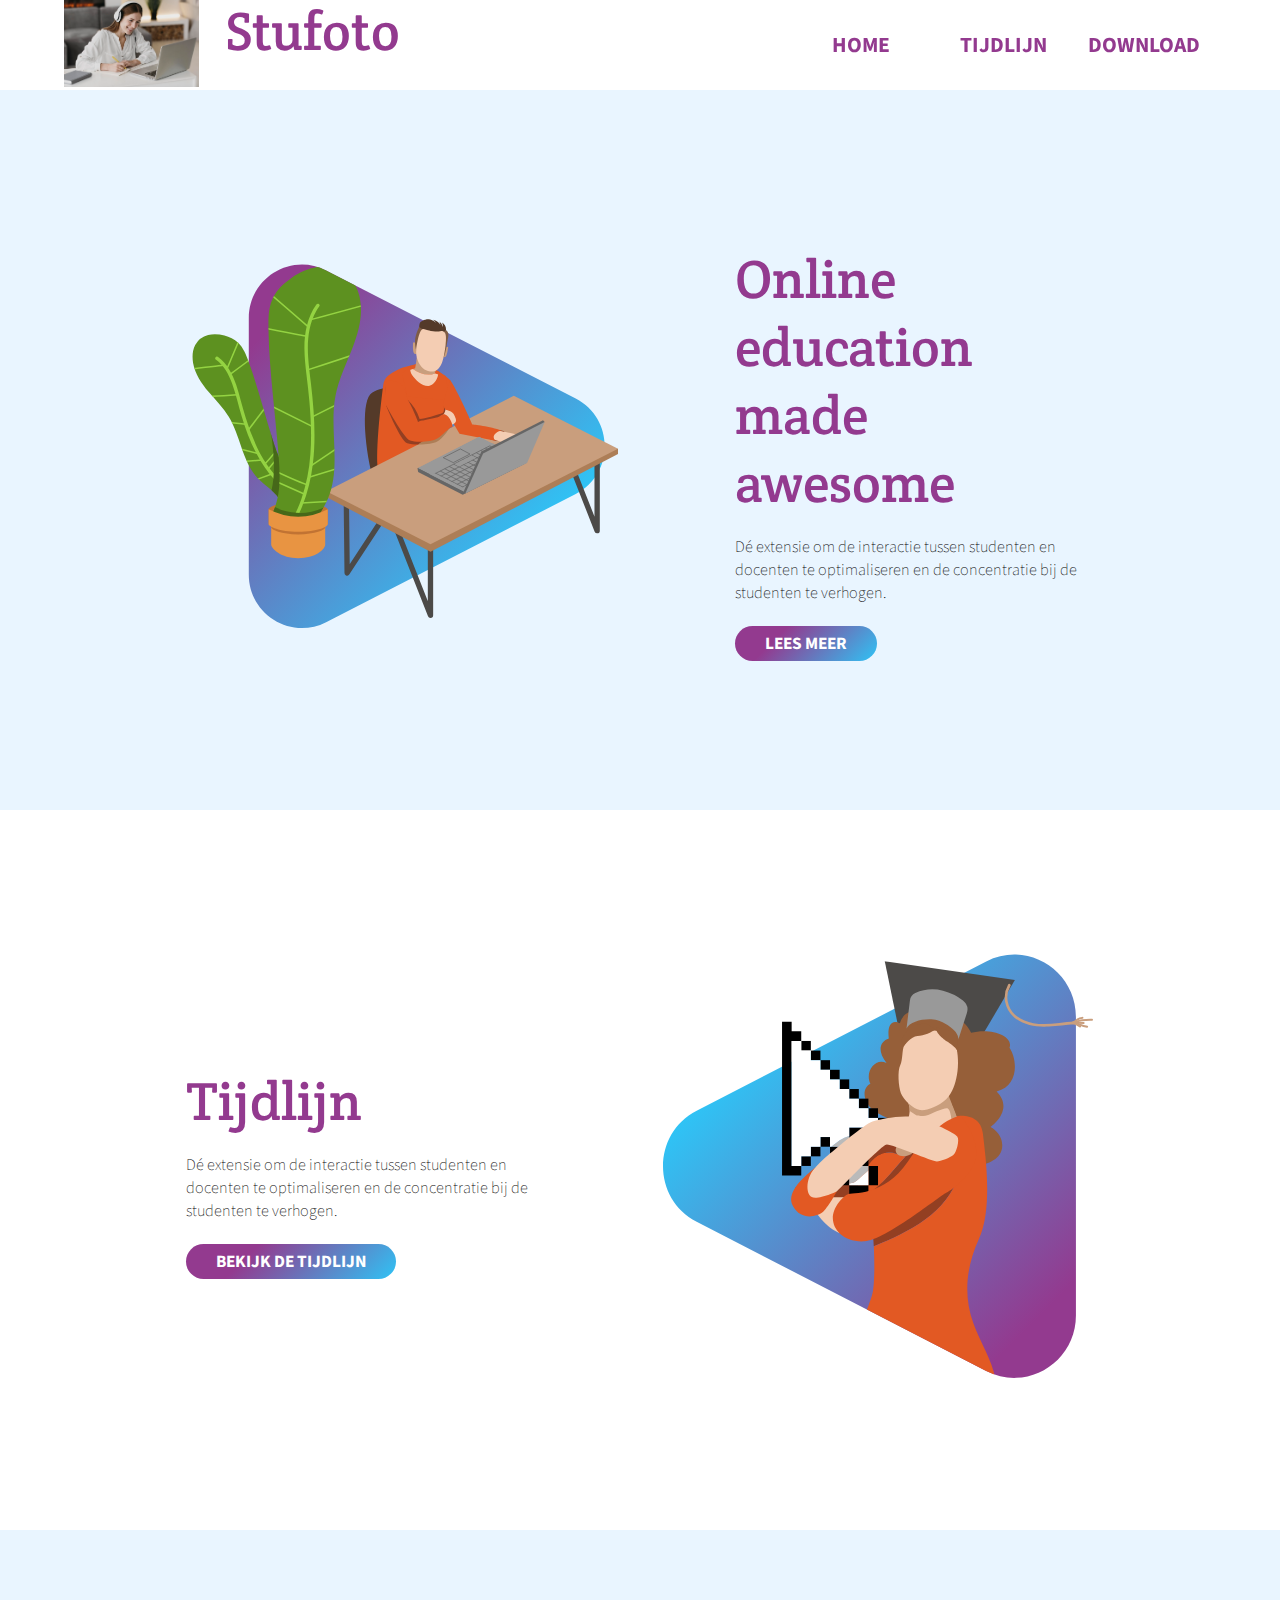
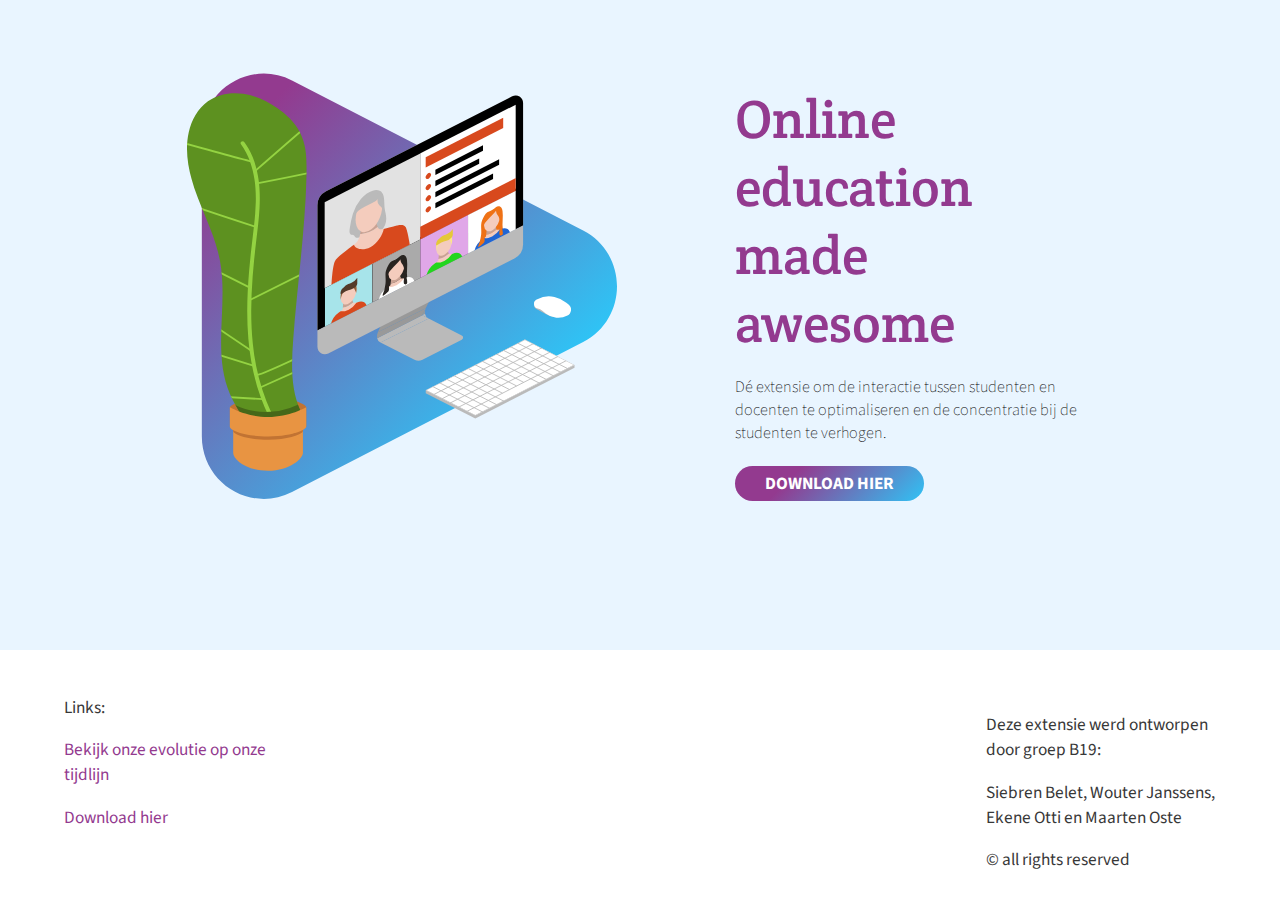
==== commit 23d43784: "update" ====
--- a/index.html
+++ b/index.html
@@ -75,8 +75,8 @@
 			</ul>
 		</div>
 		<div class="footer-section">
-			Deze extensie werd ontworpen door groep B19: <br>
-			Siebren Belet, Wouter Janssens, Ekene Otti en Maarten Oste
+			<p>Deze extensie werd ontworpen door groep B19:</p>
+			<p>Siebren Belet, Wouter Janssens, Ekene Otti en Maarten Oste</p>
 			© all rights reserved
 		</div>
 	</footer>
--- a/css/style.css
+++ b/css/style.css
@@ -318,7 +318,9 @@
   width: 100%;
   min-height: 20vh;
 }
-
+.footer-section{
+  width: 20%;
+}
 .footer-section ul{
   padding: 0;
 }
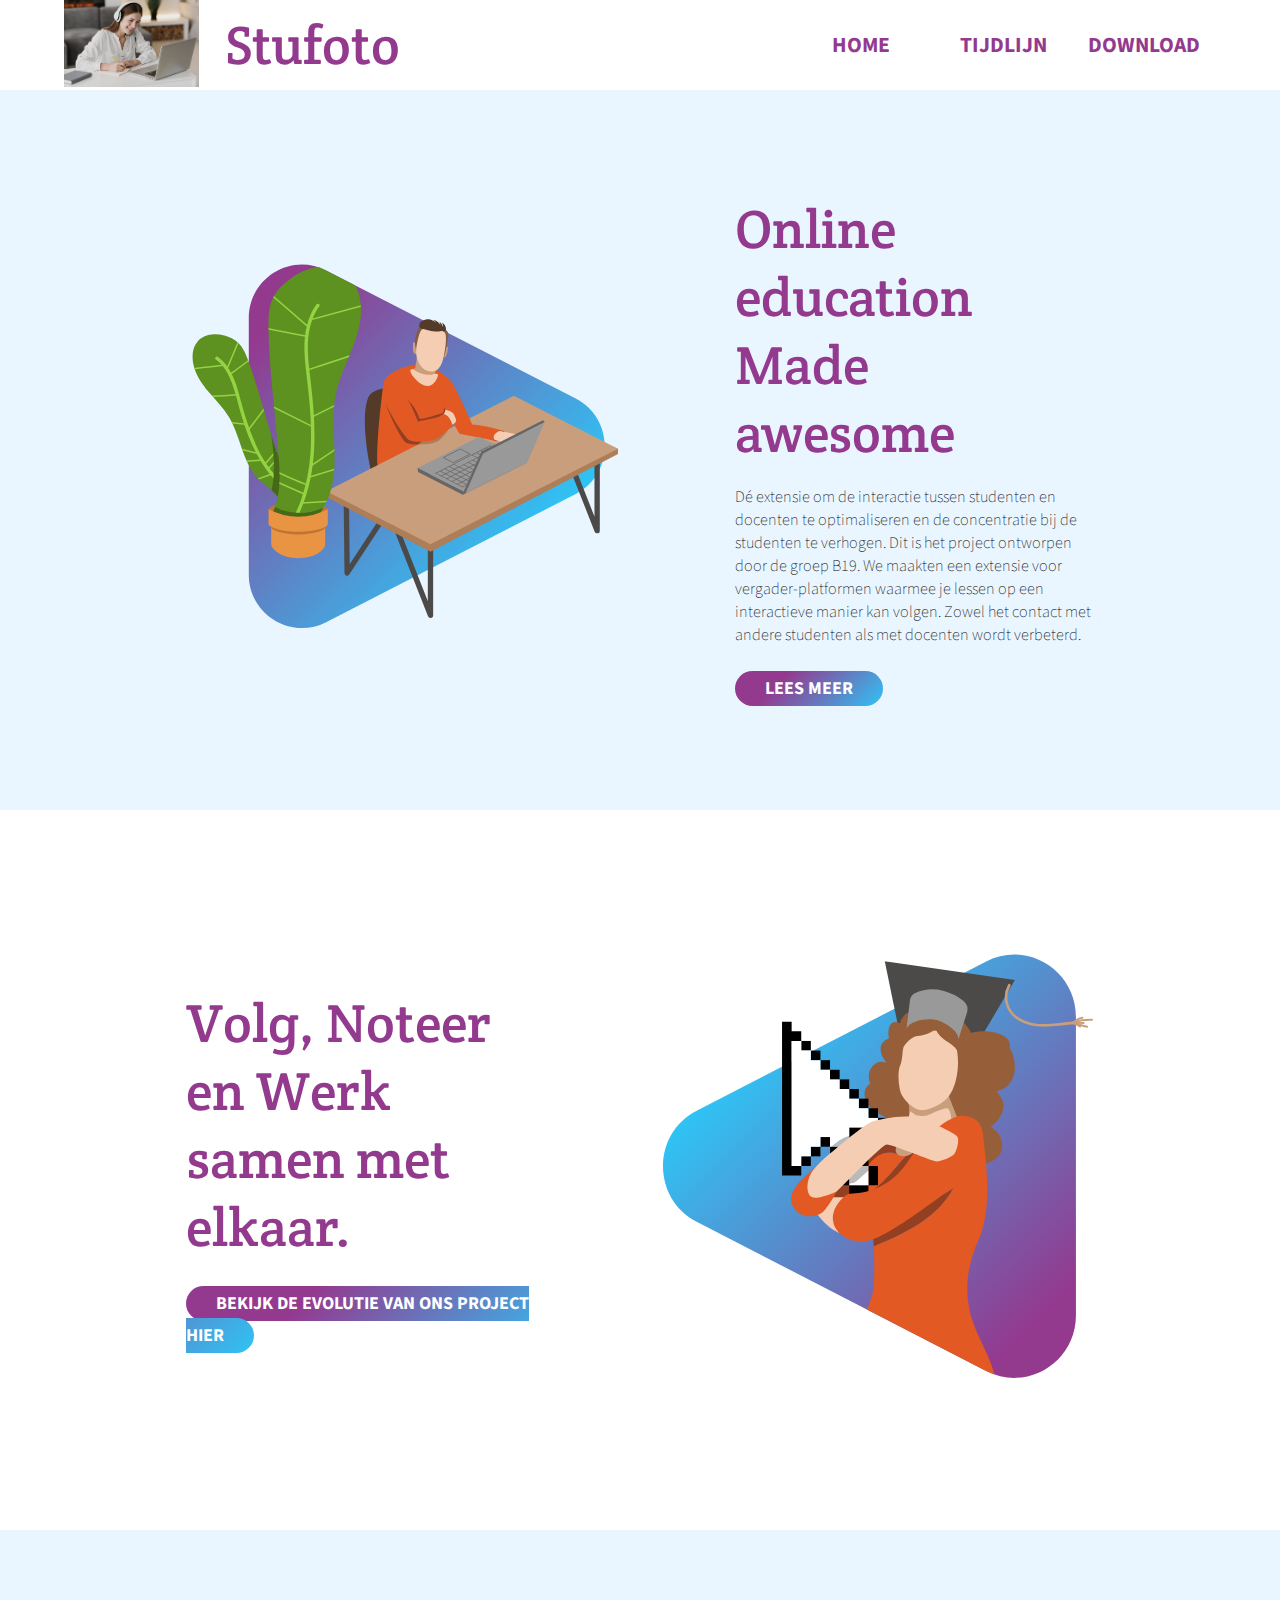
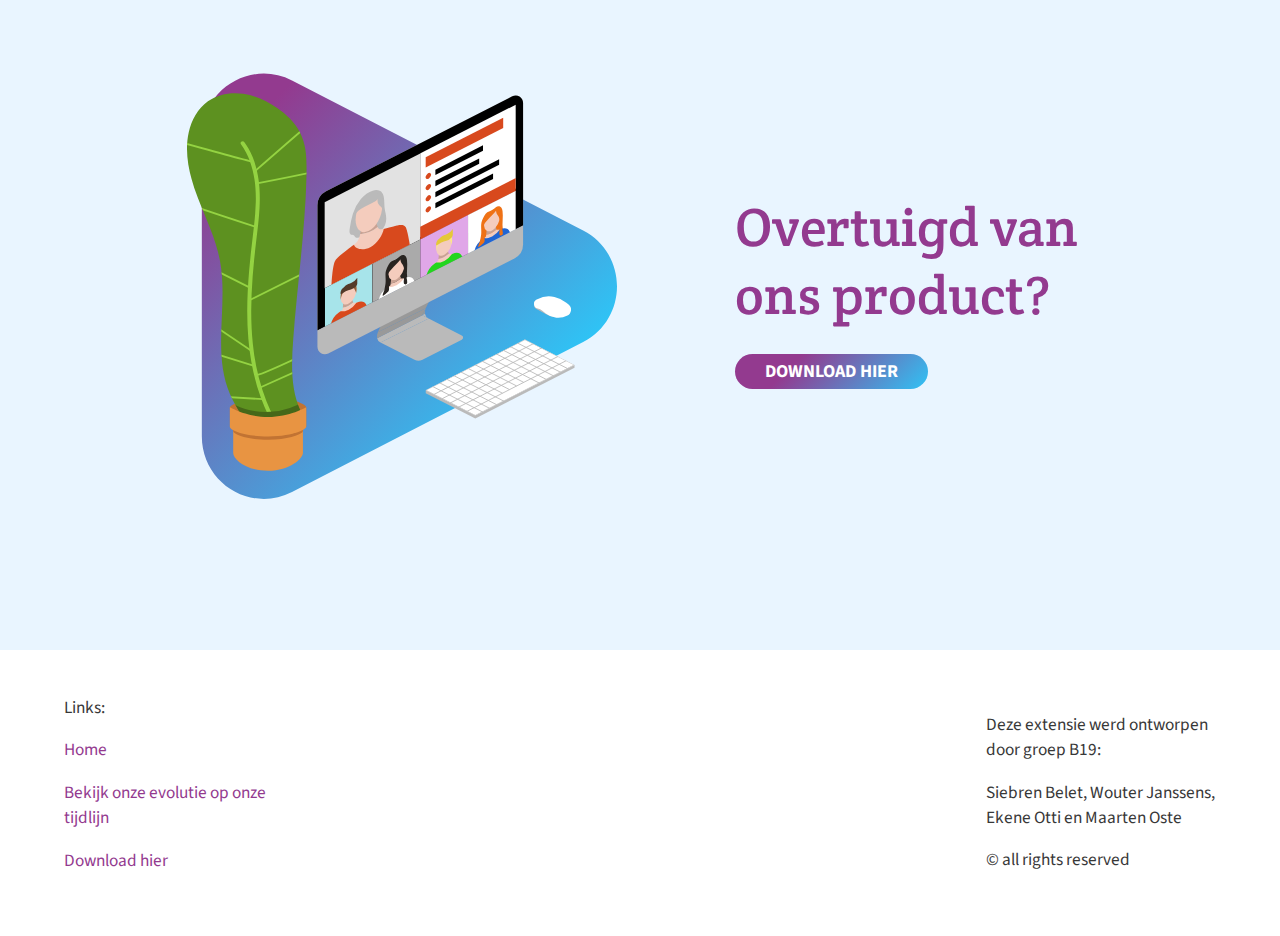
==== commit 59d28495: "update" ====
--- a/index.html
+++ b/index.html
@@ -23,43 +23,39 @@
 	</header>
 	<main>
 		<div class="mainpage__container container-0">
-			<div class="intropicture">
+			<div class="intropicture mobileitem">
 				<img id="profilepicture" src="./images/IBD-III-Illustraties_Tekengebied 1.svg" alt="">
 			</div>
 			<div class="introcontent">
-				<div class="introname">Online education made awesome</div>
-
+				<div class="introname">Online education Made awesome</div>
 				<div class="introtext">
 					Dé extensie om de interactie tussen studenten en docenten te optimaliseren en de
 					concentratie bij de studenten te verhogen.
+					Dit is het project ontworpen door de groep B19. We maakten een extensie voor vergader-platformen
+					waarmee je lessen op een interactieve manier kan volgen. Zowel het contact met andere studenten
+					als met docenten wordt verbeterd.
 				</div>
 				<a href="#readmore" class="coloredbutton">lees meer</a>
 			</div>
-			
 		</div>
 		<div class="mainpage__container container-1" id="readmore">
 			<div class="introcontent">
-				<div class="introname">Tijdlijn</div>
+				<div class="introname">Volg, Noteer en Werk samen met elkaar.</div>
 				<div class="introtext">
-					Dé extensie om de interactie tussen studenten en docenten te optimaliseren en de
-					concentratie bij de studenten te verhogen.
 				</div>
-				<a href="./tijdlijn.html" class="coloredbutton">Bekijk de tijdlijn</a>
-
+				<a href="./tijdlijn.html" class="coloredbutton">Bekijk de evolutie van ons project hier</a>
 			</div>
-			<div class="intropicture">
+			<div class="intropicture mobileitem">
 				<img id="profilepicture" src="./images/IBD-III-Illustraties_Tekengebied 1 kopie.svg" alt="">
 			</div>
 		</div>
 		<div class="mainpage__container container-0">
-			<div class="intropicture">
+			<div class="intropicture mobileitem">
 				<img id="profilepicture" src="./images/IBD-III-Illustraties_Tekengebied 1 kopie 2.svg" alt="">
 			</div>
 			<div class="introcontent">
-				<div class="introname">Online education made awesome</div>
+				<div class="introname">Overtuigd van ons product? </div>
 				<div class="introtext">
-					Dé extensie om de interactie tussen studenten en docenten te optimaliseren en de
-					concentratie bij de studenten te verhogen.
 				</div>
 				<a href="./download.html" class="coloredbutton">Download hier</a>
 
@@ -70,6 +66,7 @@
 		<div class="footer-section">
 			Links:
 			<ul>
+				<li><a href="./index.html">Home</a></li>
 				<li><a href="./tijdlijn.html">Bekijk onze evolutie op onze tijdlijn</a></li>
 				<li><a href="./download.html">Download hier</a></li>
 			</ul>
--- a/css/style.css
+++ b/css/style.css
@@ -57,7 +57,8 @@
 .branding {
   display: flex;
   flex-direction: row;
-  flex-wrap: nowrap;  
+  flex-wrap: nowrap;
+  align-items: center;
 }
 
 .headername{
@@ -100,7 +101,6 @@
 .mainpage__container{
 	position: relative;
 	color: black;
-	display: flex;
 	width: 100%;
 	min-height: 80vh; 
   display: flex;
@@ -341,7 +341,9 @@
   color: white;
   font-weight: bold;
   border-radius: 30px;
-  height: 30px;
+  height: 4vh;
+  font-size: 2vh;
+  line-height: 3.5vh;
   box-sizing: border-box;
   padding: 5px 30px;
   background: linear-gradient(135deg,#933A8F 30%, #2FC3F5 100%);
@@ -372,4 +374,49 @@
 
 .ethieklowertext{
   margin: 5vh 0 ;
+}
+
+@media only screen and (max-width: 992px) {
+  .content-container{
+    display: none;
+    box-sizing: border-box;
+    padding: 10vh 0;
+    min-height: 70vh;
+  }
+
+  .mainpage__container{
+    position: relative;
+    color: black;
+    width: 100%;
+    min-height: 0; 
+    display: flex;
+    flex-direction: column;
+    box-sizing: border-box;
+    padding: 8vh 10vw;
+    align-items: center;
+  }
+
+  .introcontent{
+    max-width: 100%;
+    display: flex;
+    flex-direction: column;
+    align-items: center;
+  }
+
+  .container-1{
+    flex-direction: column-reverse;
+  }
+
+  .mobileitem{
+    margin-bottom: 5vh;
+  }
+
+  #content-0 .content-row{
+    display: flex;
+    flex-direction: column-reverse;
+  }
+
+  .ethiekmobile-none{
+    display: none;
+  }
 }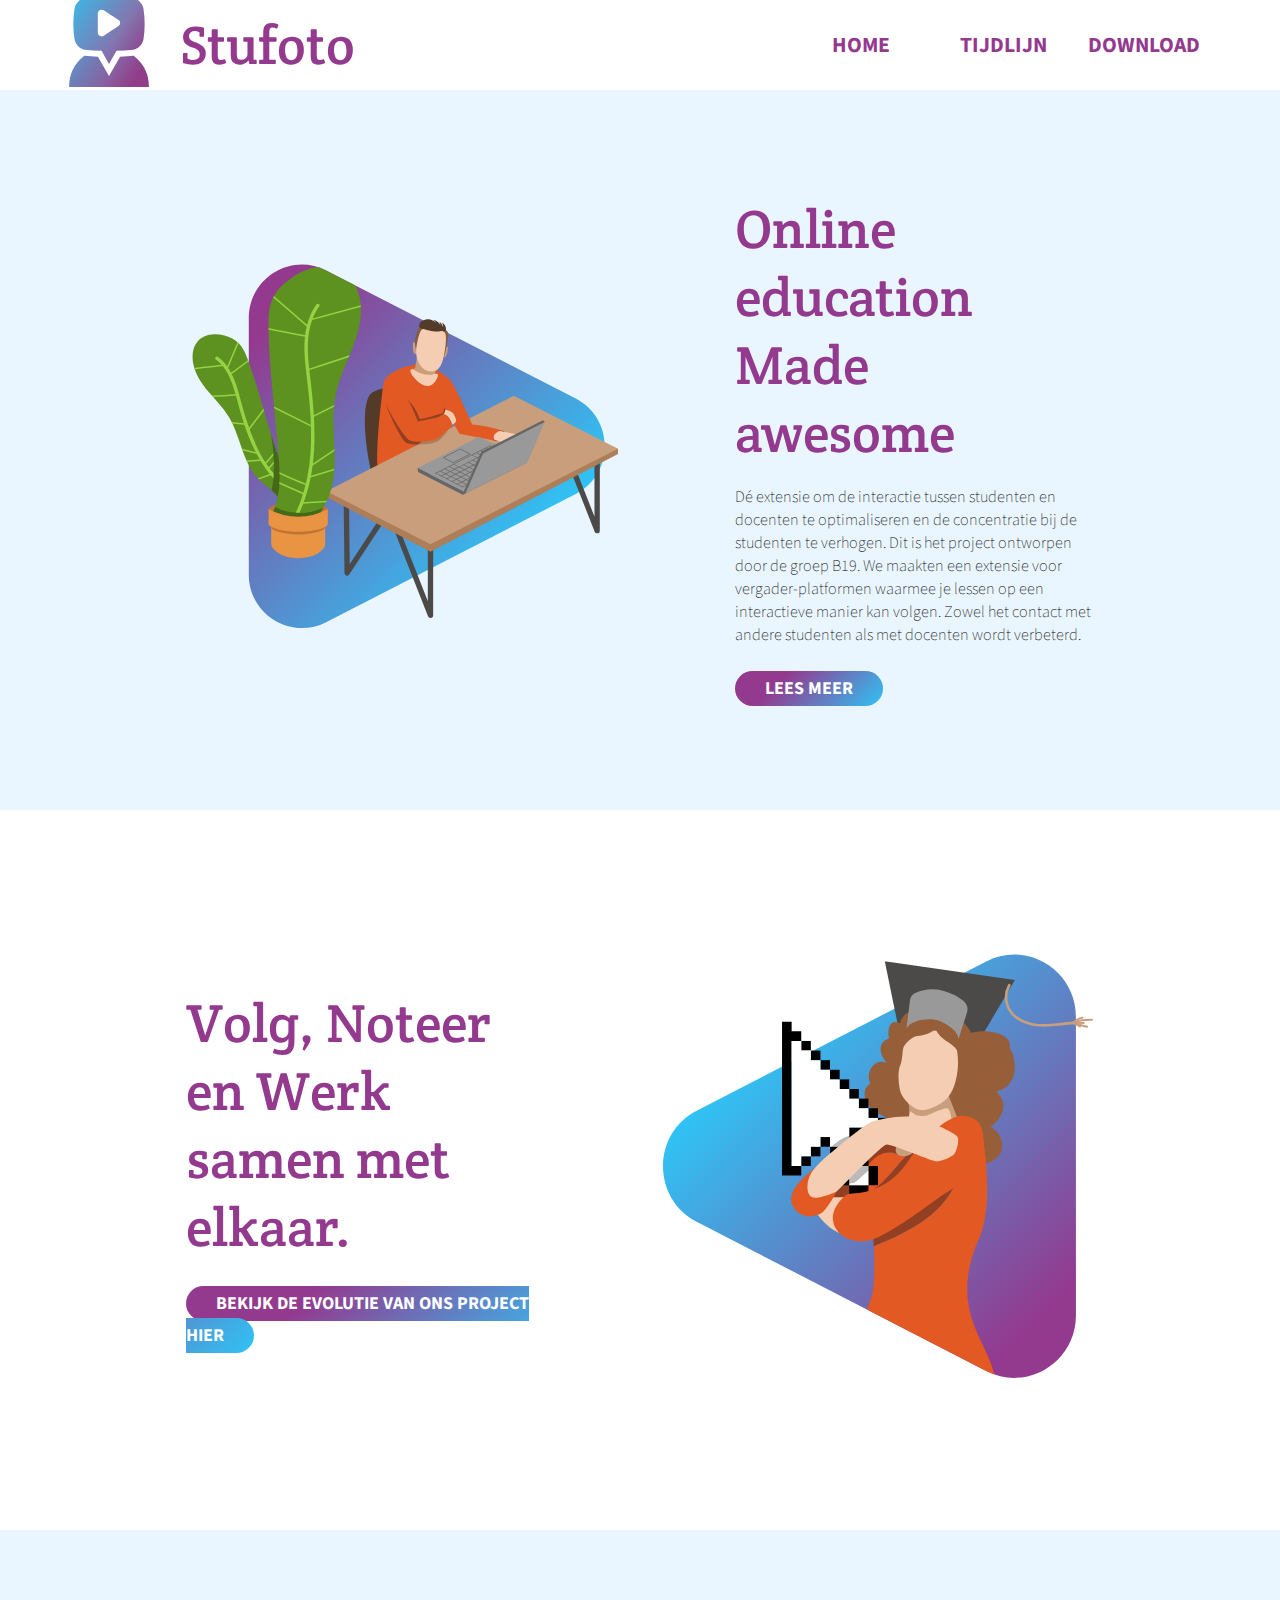
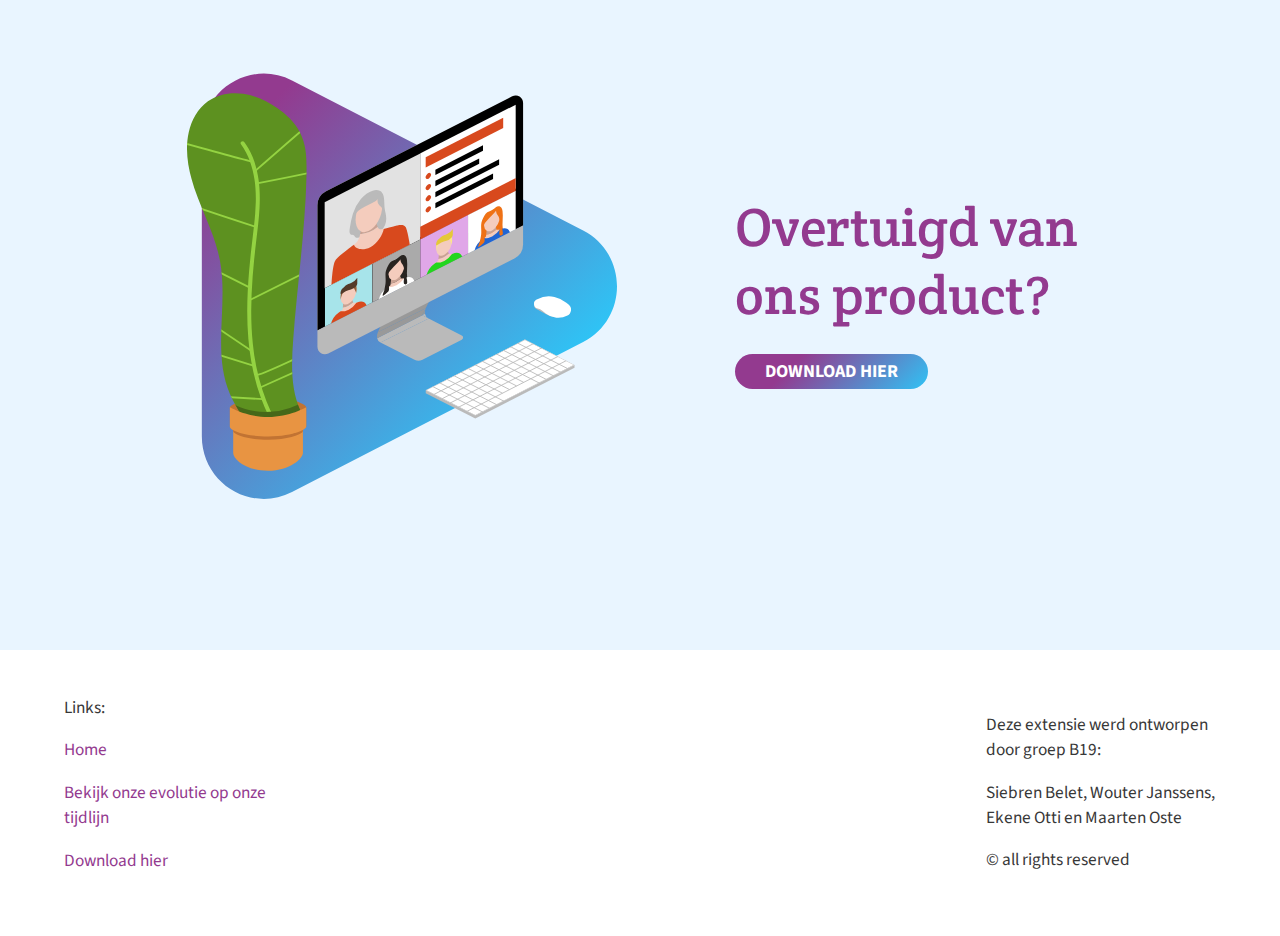
==== commit 8f868781: "final commit" ====
--- a/index.html
+++ b/index.html
@@ -5,12 +5,13 @@
 	<meta charset="UTF-8">
 	<title>IBD3</title>
 	<link rel="stylesheet" href="css/style.css">
+	<link rel="icon" href="./images/Tekengebied 1 kopie 23.svg">
 </head>
 
 <body>
 	<header>
 		<div class="branding">
-			<a href="./index.html"><img class="header-img" src="./images/online-learning.jpg" alt=""></a>
+			<a href="./index.html"><img class="header-img" src="./images/Tekengebied 1 kopie 15.svg" alt=""></a>
 			<div class="introname headername">Stufoto</div>
 		</div>
 		<div>
--- a/css/style.css
+++ b/css/style.css
@@ -376,12 +376,20 @@
   margin: 5vh 0 ;
 }
 
+.mobilerow{
+  display: none;
+}
+
 @media only screen and (max-width: 992px) {
   .content-container{
     display: none;
     box-sizing: border-box;
     padding: 10vh 0;
     min-height: 70vh;
+  }
+
+  .mobilerow{
+    display: flex;
   }
 
   .mainpage__container{
